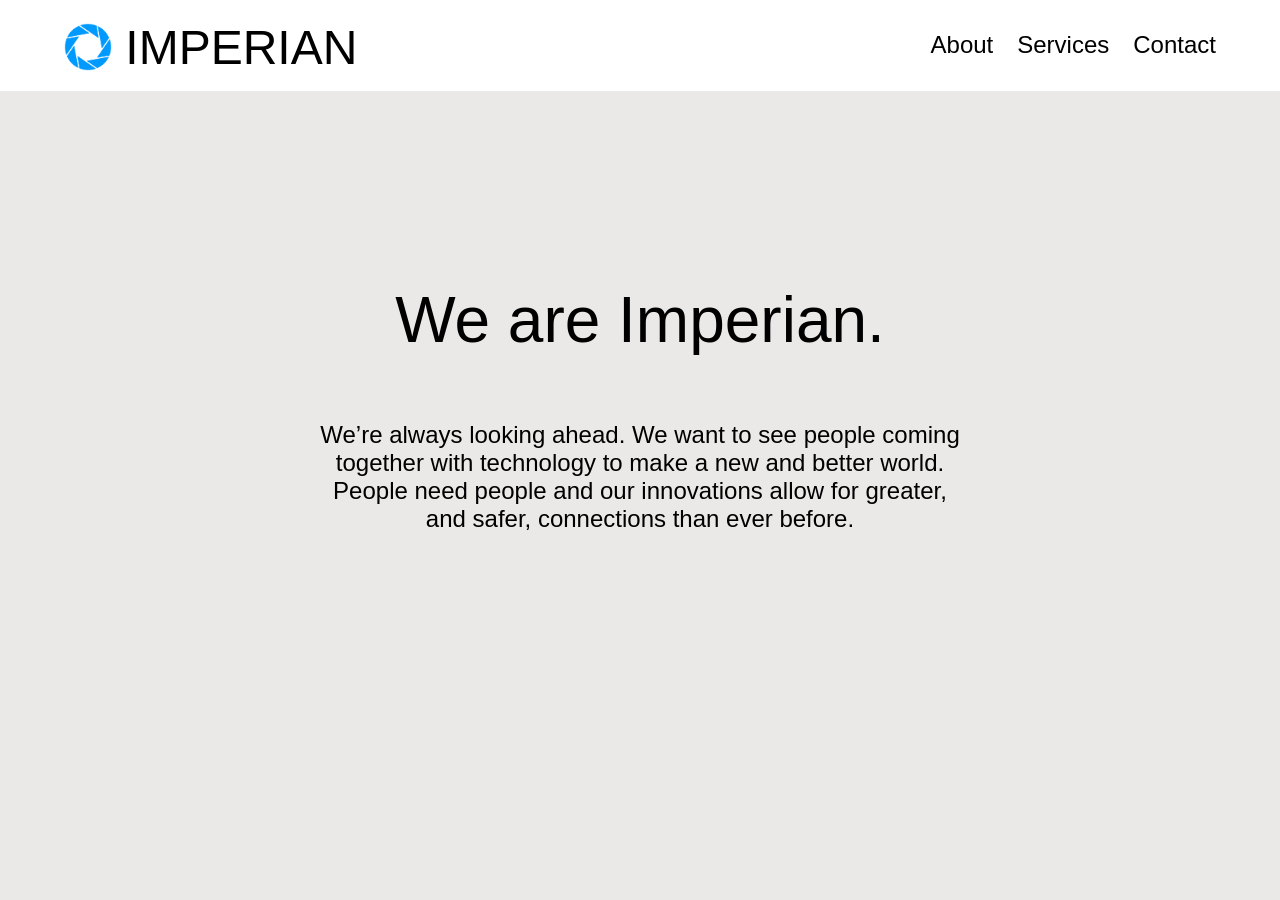
==== index.html @ 4674613f "initial setup" ====
<!DOCTYPE html>
<html lang="en">
<head>
    <meta charset="UTF-8">
    <meta name="viewport" content="width=device-width, initial-scale=1.0">
    <title>IMPERIAN</title>
    <link rel="stylesheet" href="assets/index.css">
</head>
<body>
    <header>
        <div id="company-name-container">
            <img src="assets/images/logo.png" alt="IMPERIAN Logo" class="logo">
            <a href="#">IMPERIAN</a></li>
        </div>
        <a class="nav-link" href="#">About</a>
        <a class="nav-link" href="#">Services</a>
        <a class="nav-link" href="#">Contact</a>
    </header>
    <p id="company-motto">We are Imperian.</p>
    <p id="company-description">We’re always looking ahead. We want to see people coming together with technology to make a new and better world. People need people and our innovations allow for greater, and safer, connections than ever before.</p>
</body>
</html>
---- assets/index.css ----
body {
    margin: 0;
    padding: 0;
    font-family: "Segoe UI", -apple-system, BlinkMacSystemFont, Roboto, "Helvetica Neue", Arial, sans-serif;
    background-color: #ebe8e8;
    color: black; 
}

#company-name-container {
    padding: 0;
    display: inline-block;
    margin-right: auto;
    font-size: 3em;
}

#company-name-container a {
    padding: 0;
    vertical-align: middle;
}

#company-name-container img {
    height: 1em;
    width: auto;
    vertical-align: middle;
}

#company-motto {
    text-align: center;
    font-size: 4em;
    margin-top: 3em;
}

#company-description {
    font-size: 1.5em;
    width: 50%;
    text-align: center;
    margin-left: auto;
    margin-right: auto;
}

header {
    background-color: white;
    margin: 0;
    padding: 1em;
    padding-left: 4em;
    padding-right: 4em;
    vertical-align: middle;
    display: flex;
    align-items: center;
}

header a {
    padding-left: 1em;
    text-decoration: none;
    color: black;
}

.nav-link {
    font-size: 1.5em;
}

header a:hover {
    color: gray;
}
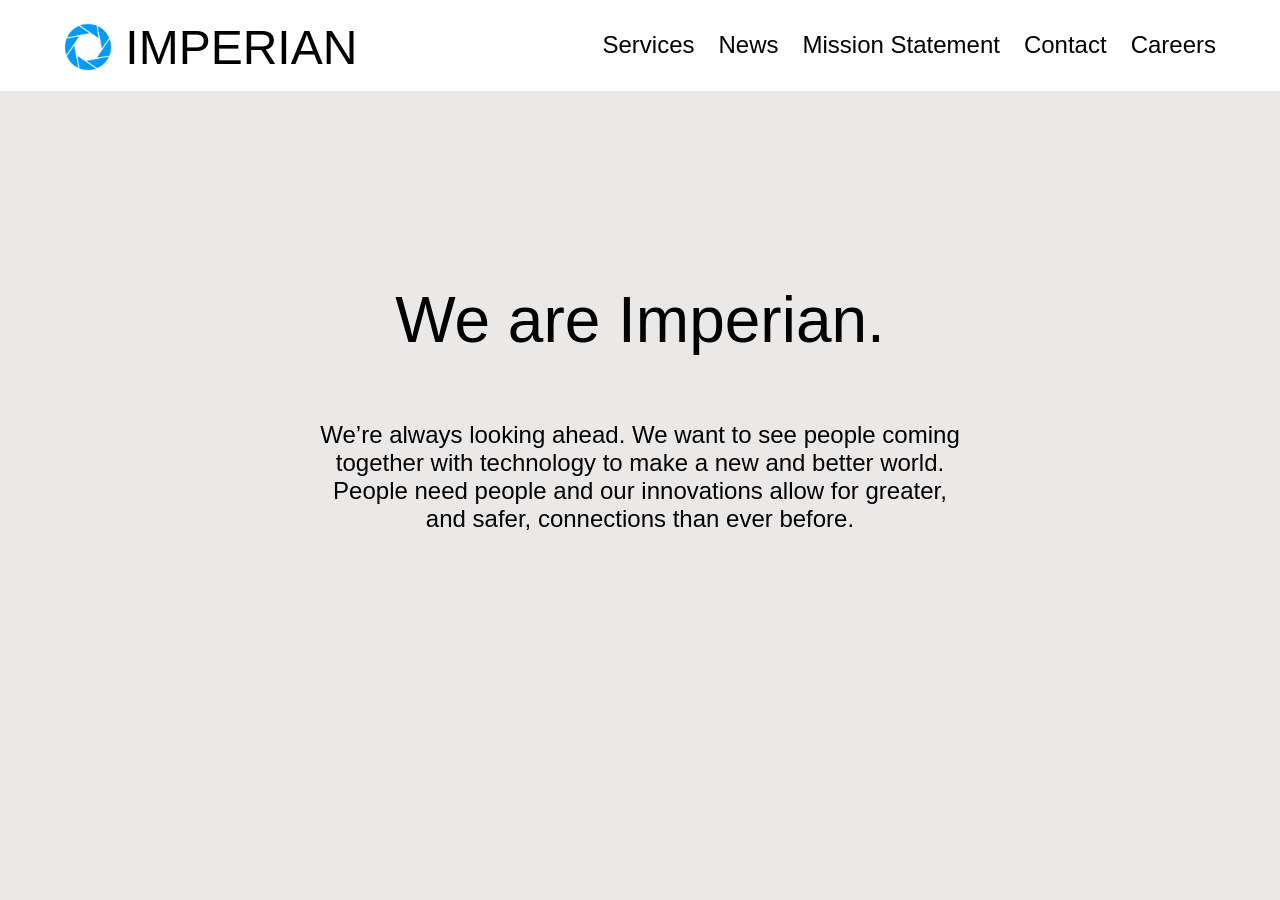
==== commit b4614fd7: "updated file structure and added new pages" ====
--- a/index.html
+++ b/index.html
@@ -7,16 +7,12 @@
     <link rel="stylesheet" href="assets/index.css">
 </head>
 <body>
-    <header>
-        <div id="company-name-container">
-            <img src="assets/images/logo.png" alt="IMPERIAN Logo" class="logo">
-            <a href="#">IMPERIAN</a></li>
-        </div>
-        <a class="nav-link" href="#">About</a>
-        <a class="nav-link" href="#">Services</a>
-        <a class="nav-link" href="#">Contact</a>
-    </header>
+    <!-- The Navbar will load here -->
+    <div id="navbar-placeholder"></div>
+
     <p id="company-motto">We are Imperian.</p>
     <p id="company-description">We’re always looking ahead. We want to see people coming together with technology to make a new and better world. People need people and our innovations allow for greater, and safer, connections than ever before.</p>
+    
+    <script src="assets/index.js" defer></script>
 </body>
 </html>
--- a/assets/index.css
+++ b/assets/index.css
@@ -38,7 +38,7 @@
     margin-right: auto;
 }
 
-header {
+nav {
     background-color: white;
     margin: 0;
     padding: 1em;
@@ -49,7 +49,7 @@
     align-items: center;
 }
 
-header a {
+nav a {
     padding-left: 1em;
     text-decoration: none;
     color: black;
@@ -59,6 +59,11 @@
     font-size: 1.5em;
 }
 
-header a:hover {
+nav a:hover {
     color: gray;
 }
+
+h1 {
+    text-align: center;
+    font-size: 4em;
+}
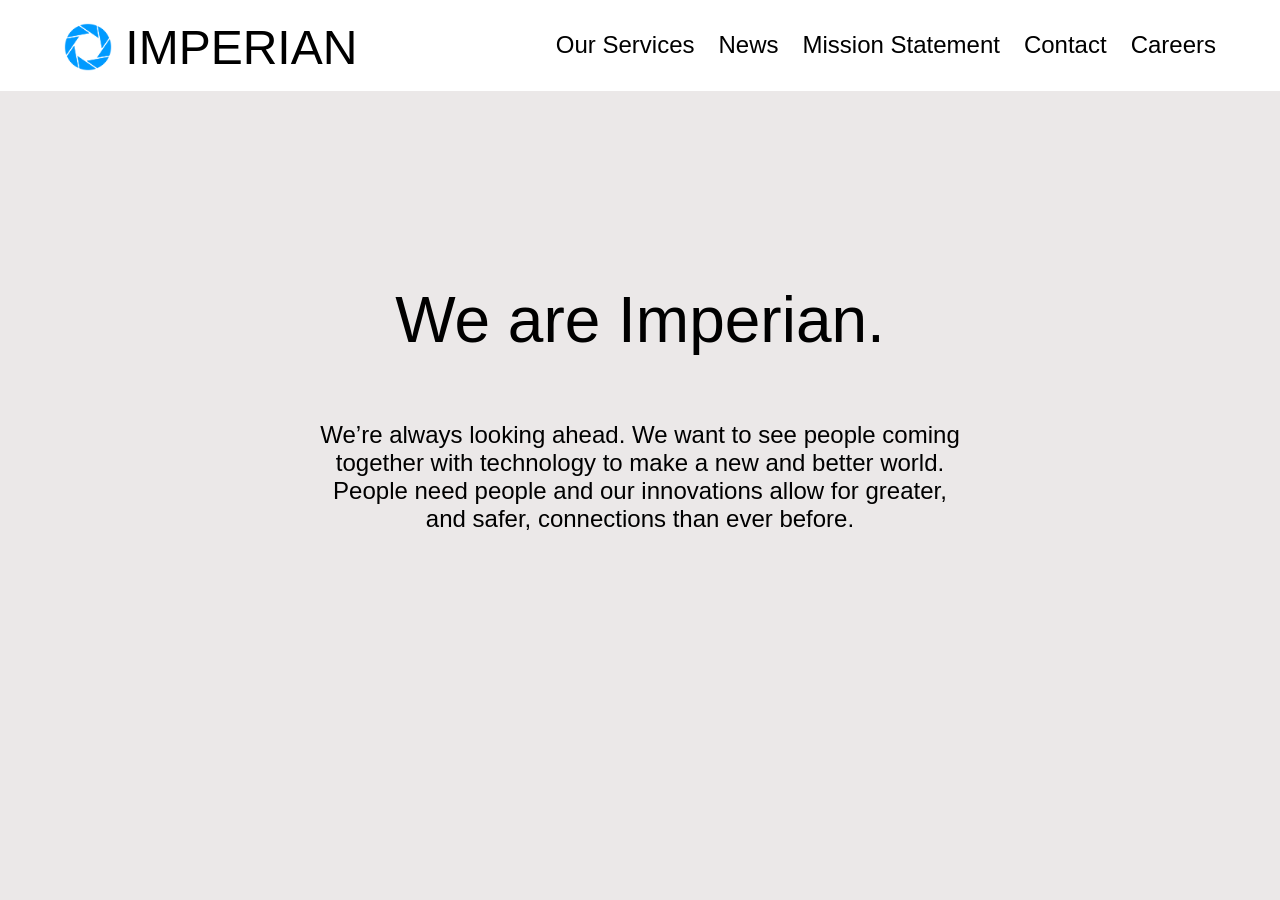
==== commit fadd90fe: "added info to certain pages" ====
--- a/index.html
+++ b/index.html
@@ -11,7 +11,7 @@
     <div id="navbar-placeholder"></div>
 
     <p id="company-motto">We are Imperian.</p>
-    <p id="company-description">We’re always looking ahead. We want to see people coming together with technology to make a new and better world. People need people and our innovations allow for greater, and safer, connections than ever before.</p>
+    <p class="text-box">We’re always looking ahead. We want to see people coming together with technology to make a new and better world. People need people and our innovations allow for greater, and safer, connections than ever before.</p>
     
     <script src="assets/index.js" defer></script>
 </body>
--- a/assets/index.css
+++ b/assets/index.css
@@ -30,12 +30,21 @@
     margin-top: 3em;
 }
 
-#company-description {
+.text-box {
     font-size: 1.5em;
     width: 50%;
     text-align: center;
     margin-left: auto;
     margin-right: auto;
+}
+
+.text-box ol,ul {
+    padding-left: 0;
+    list-style-position: inside;
+}
+
+.text-box ul {
+    text-align: left;
 }
 
 nav {
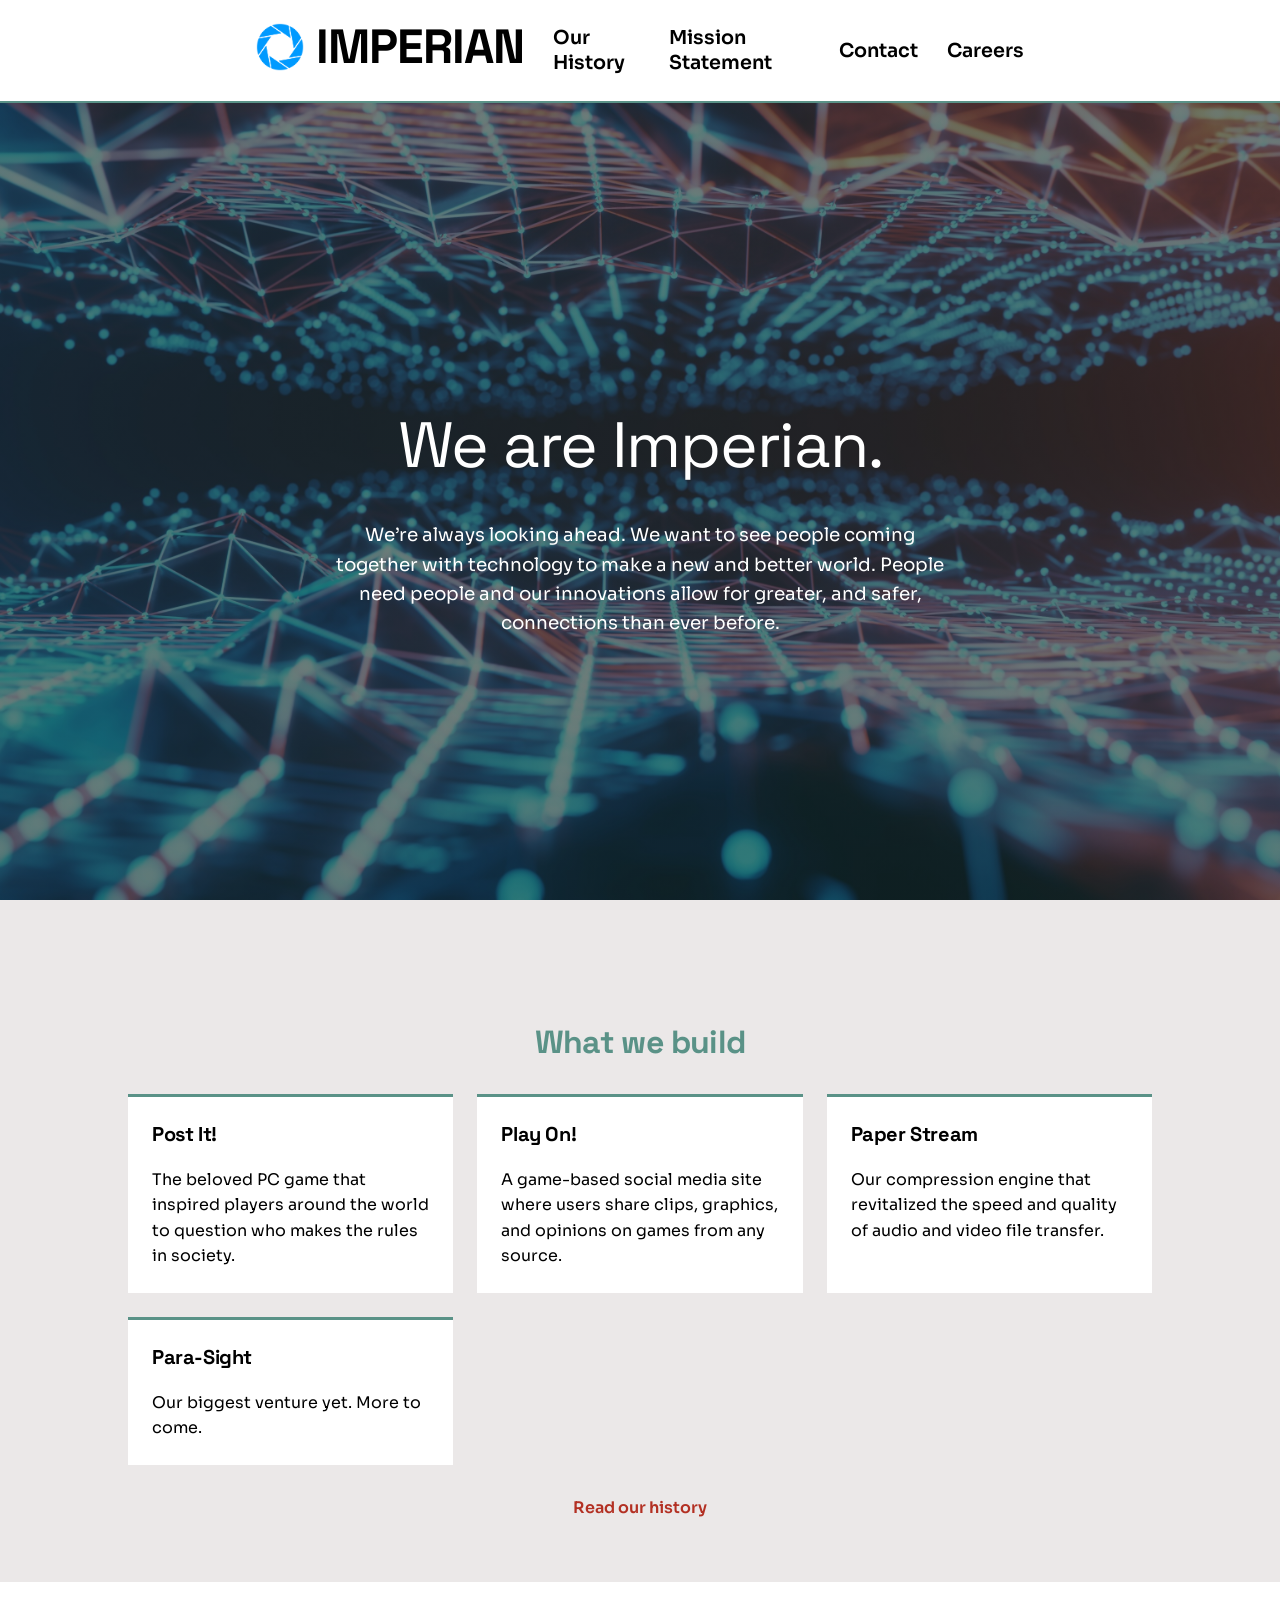
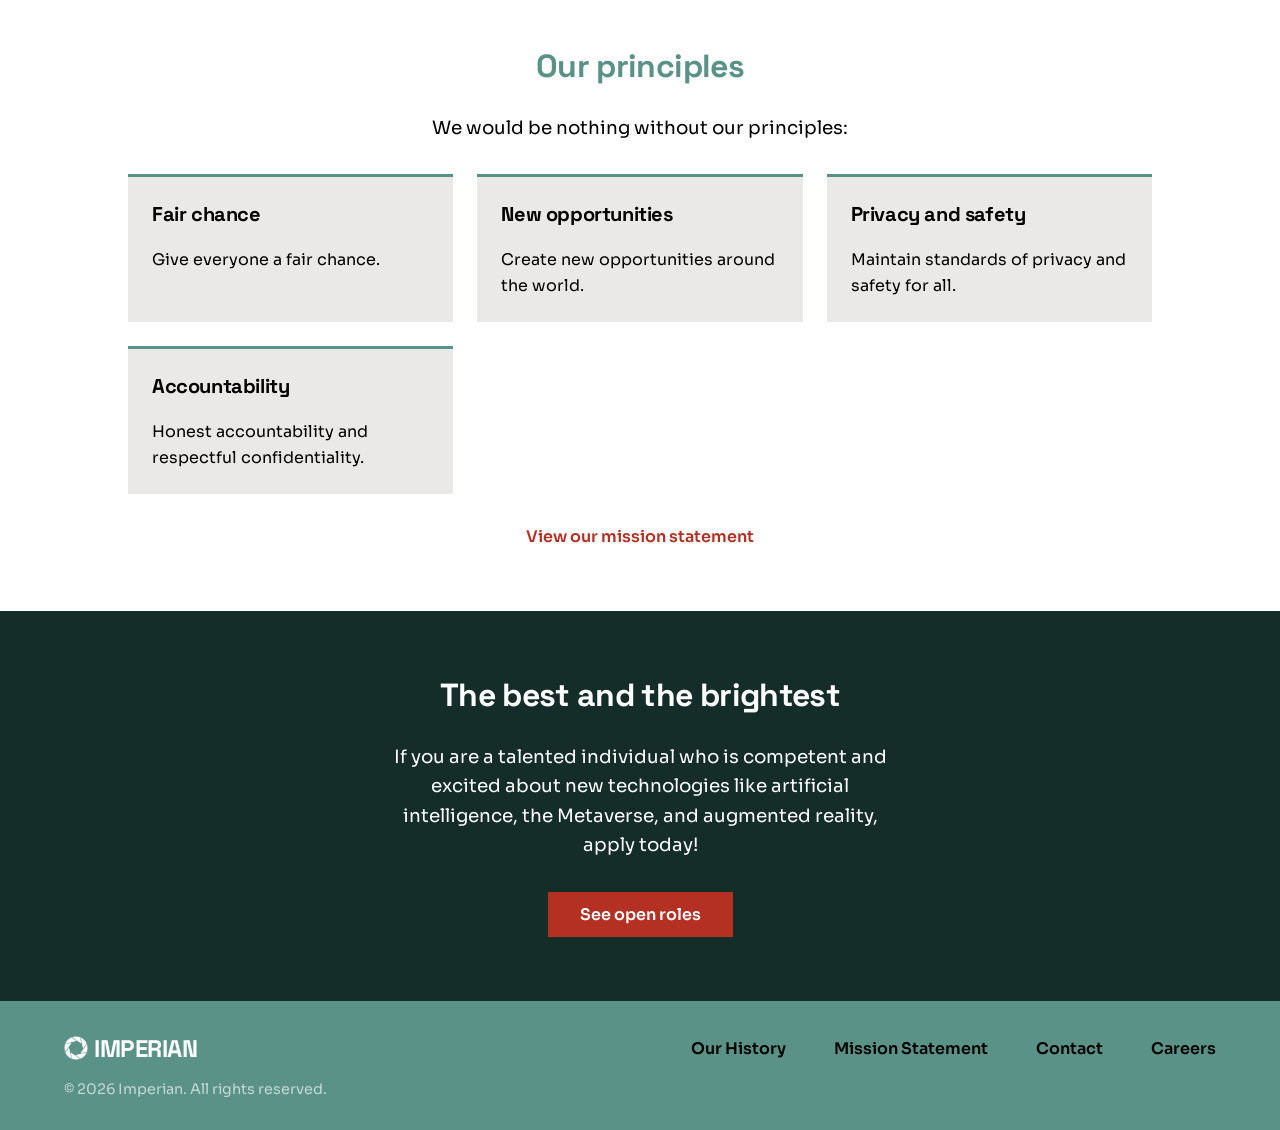
==== commit f6ca6a22: "jazz it up" ====
--- a/index.html
+++ b/index.html
@@ -1,18 +1,99 @@
-<!DOCTYPE html>
+<!doctype html>
 <html lang="en">
-<head>
-    <meta charset="UTF-8">
-    <meta name="viewport" content="width=device-width, initial-scale=1.0">
-    <title>IMPERIAN</title>
-    <link rel="stylesheet" href="assets/index.css">
-</head>
-<body>
-    <!-- The Navbar will load here -->
-    <div id="navbar-placeholder"></div>
+    <head>
+        <meta charset="UTF-8" />
+        <meta name="viewport" content="width=device-width, initial-scale=1.0" />
+        <title>IMPERIAN</title>
+        <link rel="stylesheet" href="assets/index.css" />
+    </head>
+    <body>
+        <!-- The Navbar will load here -->
+        <div id="navbar-placeholder"></div>
+        <div class="hero">
+            <p id="company-motto">We are Imperian.</p>
+            <p class="text-box">
+                We’re always looking ahead. We want to see people coming
+                together with technology to make a new and better world. People
+                need people and our innovations allow for greater, and safer,
+                connections than ever before.
+            </p>
+        </div>
 
-    <p id="company-motto">We are Imperian.</p>
-    <p class="text-box">We’re always looking ahead. We want to see people coming together with technology to make a new and better world. People need people and our innovations allow for greater, and safer, connections than ever before.</p>
-    
-    <script src="assets/index.js" defer></script>
-</body>
-</html>+        <!-- absorbed what i could from the figma but it seems like yall were pretty specific about the writing so i recycled and rephrased what i could -->
+        <section class="band">
+            <h2 class="band-title">What we build</h2>
+            <div class="card-grid">
+                <article class="card">
+                    <h3>Post It!</h3>
+                    <p>
+                        The beloved PC game that inspired players around the
+                        world to question who makes the rules in society.
+                    </p>
+                </article>
+                <article class="card">
+                    <h3>Play On!</h3>
+                    <p>
+                        A game-based social media site where users share clips,
+                        graphics, and opinions on games from any source.
+                    </p>
+                </article>
+                <article class="card">
+                    <h3>Paper Stream</h3>
+                    <p>
+                        Our compression engine that revitalized the speed and
+                        quality of audio and video file transfer.
+                    </p>
+                </article>
+                <article class="card">
+                    <h3>Para-Sight</h3>
+                    <p>Our biggest venture yet. More to come.</p>
+                </article>
+            </div>
+            <p class="band-link">
+                <a href="history/">Read our history</a>
+            </p>
+        </section>
+        <section class="band band-alt">
+            <h2 class="band-title">Our principles</h2>
+            <p class="text-box">We would be nothing without our principles:</p>
+            <div class="card-grid">
+                <article class="card">
+                    <h3>Fair chance</h3>
+                    <p>Give everyone a fair chance.</p>
+                </article>
+                <article class="card">
+                    <h3>New opportunities</h3>
+                    <p>Create new opportunities around the world.</p>
+                </article>
+                <article class="card">
+                    <h3>Privacy and safety</h3>
+                    <p>Maintain standards of privacy and safety for all.</p>
+                </article>
+                <article class="card">
+                    <h3>Accountability</h3>
+                    <p>Honest accountability and respectful confidentiality.</p>
+                </article>
+            </div>
+            <p class="band-link">
+                <a href="mission-statement/">View our mission statement</a>
+            </p>
+        </section>
+
+        <section class="cta">
+            <h2>The best and the brightest</h2>
+            <p class="text-box">
+                If you are a talented individual who is competent and excited
+                about new technologies like artificial intelligence, the
+                Metaverse, and augmented reality, apply today!
+            </p>
+            <p class="band-link">
+                <a class="cta-button" href="careers/">See open roles</a>
+            </p>
+        </section>
+
+        <!-- The footer will load here -->
+        <div id="footer-placeholder"></div>
+
+        <script src="assets/index.js" defer></script>
+    </body>
+</html>
--- a/assets/index.css
+++ b/assets/index.css
@@ -1,9 +1,46 @@
+@import url("https://fonts.googleapis.com/css2?family=Space+Grotesk:wght@500;700&family=Sora:wght@400;600&display=swap");
+
 body {
     margin: 0;
     padding: 0;
-    font-family: "Segoe UI", -apple-system, BlinkMacSystemFont, Roboto, "Helvetica Neue", Arial, sans-serif;
+    min-height: 100vh;
+    display: flex;
+    flex-direction: column;
+    font-family:
+        Sora,
+        "Segoe UI",
+        -apple-system,
+        BlinkMacSystemFont,
+        Roboto,
+        "Helvetica Neue",
+        Arial,
+        sans-serif;
     background-color: #ebe8e8;
-    color: black; 
+    color: black;
+}
+
+h1,
+h2,
+h3,
+h4,
+h5,
+h6,
+#company-motto,
+#company-name-container,
+.footer-brand {
+    font-family:
+        "Space Grotesk",
+        "Segoe UI",
+        Arial,
+        sans-serif;
+    letter-spacing: -0.02em;
+}
+
+button,
+input,
+select,
+textarea {
+    font-family: inherit;
 }
 
 #company-name-container {
@@ -15,7 +52,16 @@
 
 #company-name-container a {
     padding: 0;
-    vertical-align: middle;
+    margin-left: 0;
+    display: inline-flex;
+    align-items: center;
+    gap: 0.25em;
+    font-weight: 700;
+    /* color: #5a9287; */
+}
+
+#company-name-container a:hover {
+    color: black;
 }
 
 #company-name-container img {
@@ -31,48 +77,315 @@
 }
 
 .text-box {
-    font-size: 1.5em;
+    font-size: 1.15em;
+    line-height: 1.6;
     width: 50%;
     text-align: center;
     margin-left: auto;
     margin-right: auto;
 }
 
-.text-box ol,ul {
+.text-box ol,
+ul {
     padding-left: 0;
     list-style-position: inside;
 }
 
+.text-box ol,
 .text-box ul {
+    margin: auto;
+    width: fit-content;
     text-align: left;
-}
-
-nav {
-    background-color: white;
-    margin: 0;
-    padding: 1em;
-    padding-left: 4em;
-    padding-right: 4em;
+    padding-top: 1.5em;
+}
+
+#navbar {
+    background-color: white;
+    margin: 0;
+    padding: 1em 20% 1em 20%;
     vertical-align: middle;
     display: flex;
     align-items: center;
+    border-bottom: 2px solid #5a9287;
 }
 
 nav a {
-    padding-left: 1em;
-    text-decoration: none;
-    color: black;
+    margin-left: 1.5em;
+    text-decoration: none;
+    color: black;
+    font-weight: 600;
 }
 
 .nav-link {
+    font-size: 1.2em;
+}
+
+nav a:hover {
+    color: #5a9287;
+}
+
+.nav-link.is-current {
+    border-bottom: 3px solid #b33023;
+    padding-bottom: 0.1em;
+}
+
+h1 {
+    text-align: center;
+    font-size: 2.5em;
+    color: #5a9287;
+}
+
+#footer-placeholder {
+    margin-top: auto;
+}
+
+footer {
+    background-color: #5a9287;
+    color: black;
+    padding: 2em 4em;
+    display: flex;
+    flex-wrap: wrap;
+    align-items: center;
+    gap: 1em 2em;
+}
+
+.footer-brand {
     font-size: 1.5em;
-}
-
-nav a:hover {
-    color: gray;
-}
-
-h1 {
-    text-align: center;
-    font-size: 4em;
+    font-weight: 700;
+    display: inline-flex;
+    align-items: center;
+    gap: 0.25em;
+    margin-right: auto;
+    color:white;
+}
+
+.footer-brand img {
+    height: 1em;
+    width: auto;
+    filter: brightness(0) invert(1); /* the logo dont show up on the teal too good so this is hacky to make it white*/
+}
+
+.footer-links {
+    display: flex;
+    flex-wrap: wrap;
+    gap: 1.5em;
+}
+
+.footer-links a {
+    text-decoration: none;
+    color: black;
+    font-weight: 600;
+}
+
+.footer-links a:hover {
+    color: white;
+}
+
+.footer-legal {
+    width: 100%;
+    margin: 0;
+    color: rgba(255, 255, 255, 0.65);
+    font-size: 0.9em;
+}
+
+.hero {
+    width: 100%;
+    min-height: 95vh;
+    background-image: linear-gradient(
+            rgba(20, 45, 40, 0.62),
+            rgba(20, 45, 40, 0.62)
+        ),
+        url("images/royalty-free-technology-image.jpg");
+    background-size: cover;
+    background-position: center;
+    background-attachment: fixed;
+    display: flex;
+    flex-direction: column;
+    justify-content: center;
+    align-items: center;
+    padding: 4em 1em;
+    box-sizing: border-box;
+    color: white;
+}
+
+.hero #company-motto {
+    margin-top: 0;
+    margin-bottom: 0.25em;
+}
+
+.band {
+    padding: 4em 10%;
+}
+
+.band-alt {
+    background-color: white;
+}
+
+.band-title {
+    text-align: center;
+    font-size: 2em;
+    color: #5a9287;
+    margin-top: 0;
+}
+
+.card-grid {
+    display: grid;
+    grid-template-columns: repeat(auto-fit, minmax(240px, 1fr));
+    gap: 1.5em;
+    margin-top: 2em;
+}
+
+.card {
+    background-color: white;
+    border-top: 3px solid #5a9287;
+    padding: 1.5em;
+}
+
+.band-alt .card {
+    background-color: #ebe8e8;
+}
+
+.card h3 {
+    margin-top: 0;
+    font-size: 1.25em;
+}
+
+.card p {
+    margin-bottom: 0;
+    line-height: 1.6;
+}
+
+.band-link {
+    text-align: center;
+    margin-top: 2em;
+    margin-bottom: 0;
+}
+
+.band-link a {
+    color: #b33023;
+    font-weight: 600;
+    text-decoration: none;
+}
+
+.band-link a:hover {
+    text-decoration: underline;
+}
+
+.cta {
+    background-color: #142d28;
+    color: white;
+    padding: 4em 10%;
+    text-align: center;
+}
+
+.cta h2 {
+    margin-top: 0;
+    font-size: 2em;
+}
+
+.band-link a.cta-button {
+    display: inline-block;
+    background-color: #b33023;
+    color: white;
+    padding: 0.75em 2em;
+    text-decoration: none;
+    font-weight: 600;
+}
+
+.band-link a.cta-button:hover {
+    background-color: white;
+    color: #142d28;
+    text-decoration: none;
+}
+
+.page-header {
+    background-color: #142d28;
+    color: white;
+    padding: 3em 10%;
+    text-align: center;
+}
+
+.page-header h1 {
+    color: white;
+    margin: 0;
+}
+
+.page-header p {
+    margin: 0.75em auto 0 auto;
+    max-width: 40em;
+    line-height: 1.6;
+    color: rgba(255, 255, 255, 0.85);
+}
+
+.page-header + .text-box,
+.page-header + .card-grid {
+    margin-top: 3em;
+}
+
+.timeline {
+    width: 70%;
+    margin: 3em auto;
+    border-left: 3px solid #5a9287;
+    padding-left: 2em;
+}
+
+.timeline-item {
+    position: relative;
+    padding-bottom: 2.5em;
+}
+
+.timeline-item:last-child {
+    padding-bottom: 0;
+}
+
+/* The dot sits on the border line, so it needs half its width plus the border. */
+.timeline-item::before {
+    content: "";
+    position: absolute;
+    left: -2.65em;
+    top: 0.35em;
+    width: 0.85em;
+    height: 0.85em;
+    border-radius: 50%;
+    background-color: #b33023;
+}
+
+.timeline-item h2 {
+    margin: 0;
+    font-size: 1.5em;
+    color: #5a9287;
+}
+
+.timeline-item p {
+    margin: 0.5em 0 0 0;
+    line-height: 1.6;
+}
+
+.contact-grid {
+    display: grid;
+    grid-template-columns: repeat(auto-fit, minmax(260px, 1fr));
+    gap: 1.5em;
+    width: 70%;
+    margin: 3em auto;
+}
+
+.contact-card {
+    background-color: white;
+    border-top: 3px solid #5a9287;
+    padding: 1.5em;
+}
+
+.contact-card h2 {
+    margin-top: 0;
+    font-size: 1.25em;
+}
+
+.contact-card a {
+    color: #b33023;
+    font-weight: 600;
+    text-decoration: none;
+}
+
+.contact-card a:hover {
+    text-decoration: underline;
 }
